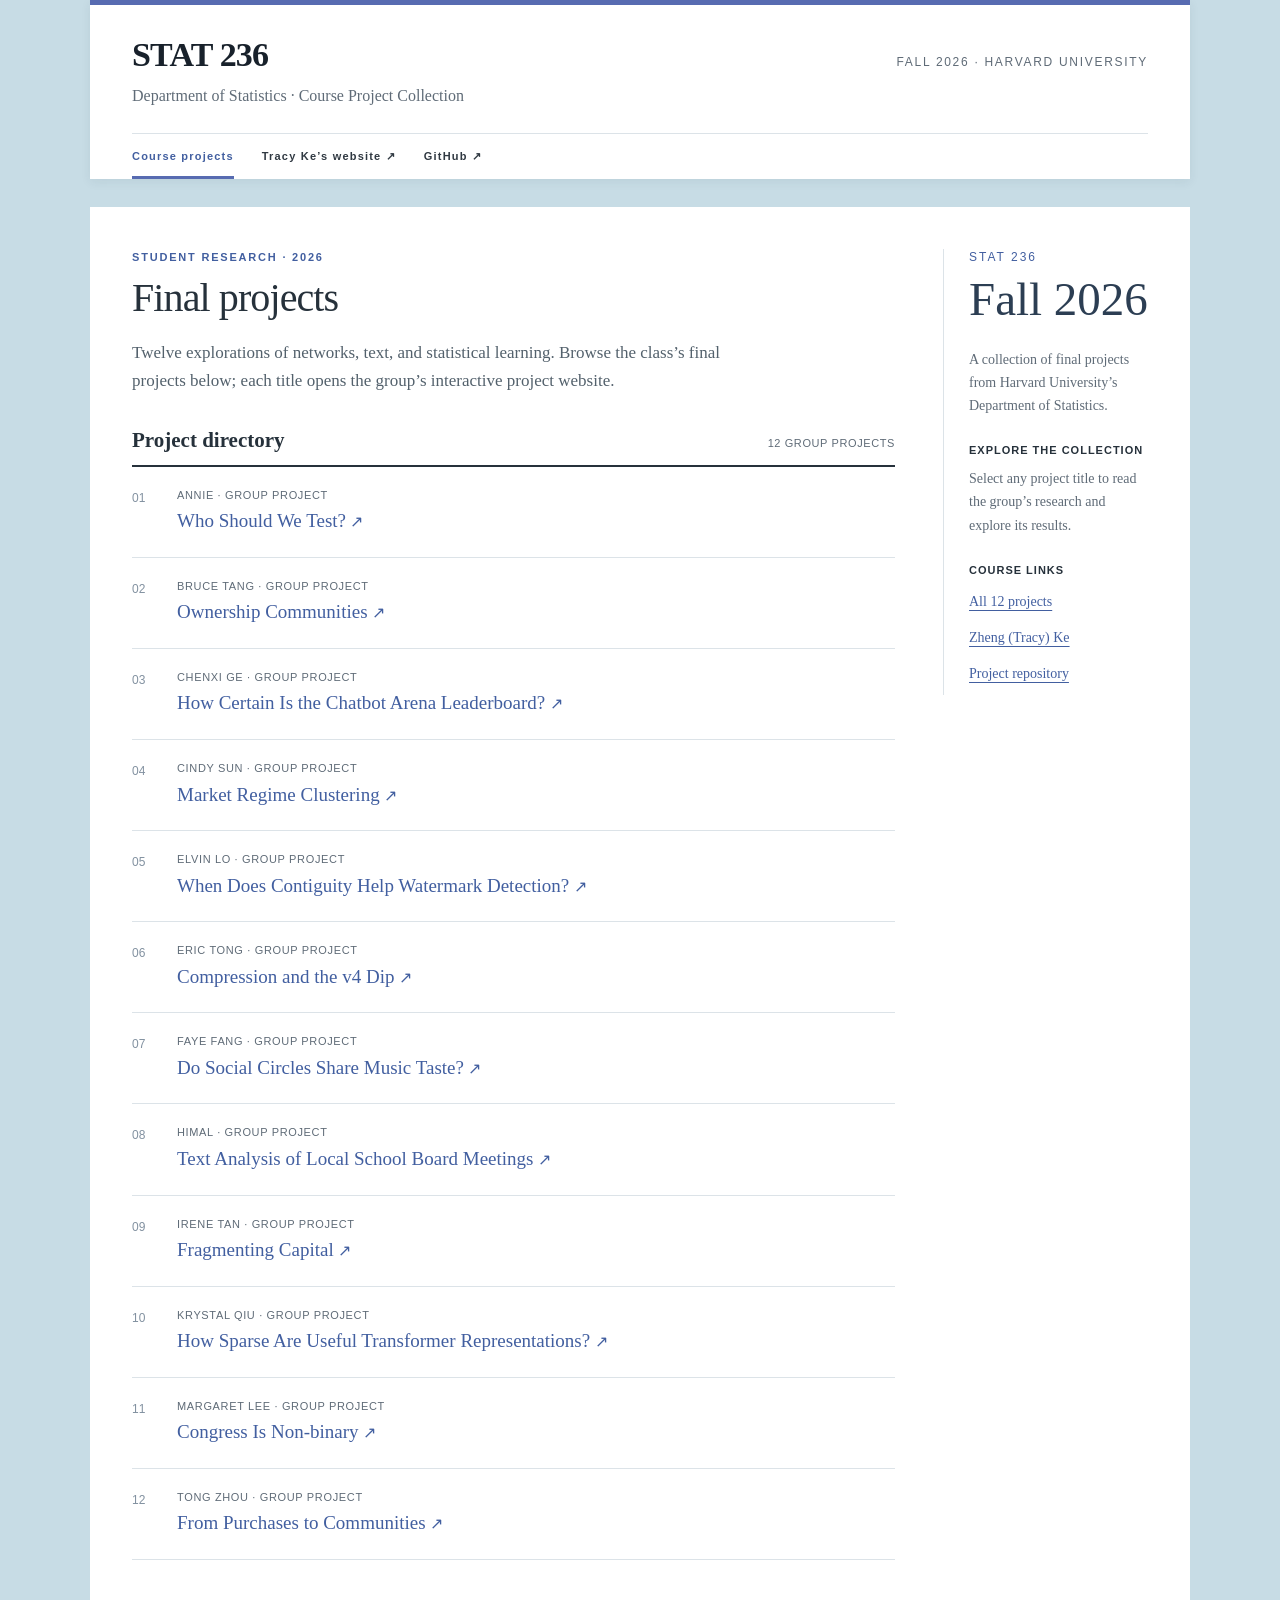
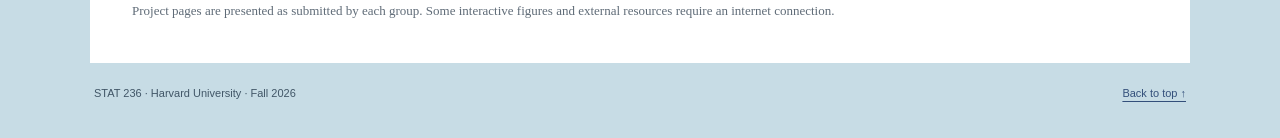
==== course-link.html @ 1d2cc379 "Publish course project homepage" ====
<!doctype html>
<html lang="en">
<head>
  <meta charset="utf-8">
  <meta name="viewport" content="width=device-width, initial-scale=1">
  <meta name="description" content="Explore the twelve STAT 236 final projects from Fall 2026 at Harvard University. Open each group's interactive project website.">
  <title>STAT 236 | Course Projects · Fall 2026</title>
  <style>
    :root { color-scheme: light; --blue: #425fa0; --ink: #26313b; --muted: #5f6b77; --line: #dce3e8; --paper: #fff; --bg: #c7dce5; }
    * { box-sizing: border-box; }
    html { scroll-behavior: smooth; scroll-padding-top: 24px; }
    body { margin: 0; background: var(--bg); color: var(--ink); font: 17px/1.65 Georgia, "Times New Roman", serif; }
    a { color: var(--blue); text-underline-offset: 4px; }
    a:hover { color: #233d73; }
    a:focus-visible { outline: 3px solid var(--blue); outline-offset: 5px; border-radius: 1px; }
    .skip { position: absolute; top: -100px; left: 20px; z-index: 2; padding: 8px 14px; background: white; }
    .skip:focus { top: 12px; }
    .shell { max-width: 1100px; margin: 0 auto; }
    .site-header { background: white; border-top: 5px solid #576bb1; box-shadow: 0 3px 10px #203a4b12; padding: 30px 42px 0; }
    .masthead { display: flex; justify-content: space-between; gap: 20px; align-items: baseline; }
    .brand { margin: 0; font-size: 34px; line-height: 1.2; font-weight: bold; letter-spacing: -.8px; }
    .brand a { color: #18212b; text-decoration: none; }
    .semester { margin: 0; color: var(--muted); font: 12px/1.5 Arial, sans-serif; letter-spacing: 1.7px; text-transform: uppercase; }
    .subtitle { margin: 7px 0 24px; color: var(--muted); font-size: 16px; }
    nav { display: flex; gap: 28px; flex-wrap: wrap; border-top: 1px solid var(--line); }
    nav a { padding: 14px 0 11px; font: bold 11px/1.5 Arial, sans-serif; letter-spacing: 1.2px; text-decoration: none; color: #303942; border-bottom: 3px solid transparent; }
    nav a[aria-current] { color: var(--blue); border-color: #576bb1; }
    nav a:hover { border-color: #9cafd3; }
    main { margin-top: 28px; padding: 42px; background: var(--paper); display: grid; grid-template-columns: minmax(0,1fr) 205px; gap: 48px; }
    .eyebrow { margin: 0 0 9px; color: var(--blue); font: bold 11px/1.5 Arial, sans-serif; letter-spacing: 1.8px; text-transform: uppercase; }
    h1 { font-size: clamp(30px,4vw,40px); line-height: 1.18; margin: 0 0 18px; letter-spacing: -.9px; font-weight: normal; }
    .intro { margin: 0; color: #53616c; max-width: 620px; font-size: 17px; }
    .section-head { margin: 32px 0 0; display: flex; align-items: baseline; justify-content: space-between; gap: 12px; border-bottom: 2px solid var(--ink); padding-bottom: 10px; }
    h2 { margin: 0; font-size: 21px; line-height: 1.3; }
    .count { font: 11px/1.5 Arial, sans-serif; color: var(--muted); letter-spacing: .6px; white-space: nowrap; }
    .projects { list-style: none; padding: 0; margin: 0; }
    .project { display: grid; grid-template-columns: 30px minmax(0,1fr); gap: 15px; padding: 20px 0 22px; border-bottom: 1px solid var(--line); }
    .number { color: #8291a0; font: 12px/1.5 Arial, sans-serif; padding-top: 2px; }
    .group { margin: 0 0 5px; color: var(--muted); font: 11px/1.5 Arial, sans-serif; letter-spacing: .65px; text-transform: uppercase; }
    h3 { margin: 0; font-size: 19px; line-height: 1.4; font-weight: normal; }
    h3 a { text-decoration: none; }
    h3 a:hover { text-decoration: underline; }
    .arrow { font: 16px/1 Arial, sans-serif; white-space: nowrap; }
    aside { border-left: 1px solid var(--line); padding-left: 25px; align-self: start; }
    .course-mark { font: 12px/1.4 Arial, sans-serif; letter-spacing: 2px; color: var(--blue); margin: 0 0 7px; }
    .course-year { font-size: 47px; line-height: 1.15; color: #2c3e53; margin: 0 0 21px; }
    aside h2 { font: bold 11px/1.5 Arial, sans-serif; text-transform: uppercase; letter-spacing: 1px; margin: 25px 0 9px; }
    aside p { font-size: 14px; line-height: 1.65; margin: 0 0 12px; color: var(--muted); }
    aside a { font-size: 14px; }
    .aside-links { list-style: none; margin: 0; padding: 0; }
    .aside-links li { margin: 0 0 8px; }
    .note { margin: 25px 0 0; padding: 15px 0 0; color: var(--muted); font-size: 13px; }
    footer { padding: 22px 4px 35px; display: flex; justify-content: space-between; gap: 16px; color: #415667; font: 11px/1.6 Arial, sans-serif; }
    footer a { color: #334f7a; }
    @media (max-width: 760px) {
      .shell { margin: 0 16px; }
      .site-header { padding: 24px 24px 0; }
      .masthead { align-items: start; flex-direction: column; gap: 8px; }
      .brand { font-size: 29px; }
      .subtitle { font-size: 14px; margin-bottom: 20px; }
      nav { gap: 22px; }
      main { padding: 28px 24px; margin-top: 18px; grid-template-columns: minmax(0,1fr); gap: 32px; }
      aside { border-left: 0; border-top: 1px solid var(--line); padding: 25px 0 0; }
      .course-year { font-size: 32px; margin-bottom: 12px; }
      aside h2 { margin-top: 20px; }
      .project { grid-template-columns: 24px minmax(0,1fr); gap: 10px; }
      h3 { font-size: 18px; }
      footer { flex-direction: column; gap: 5px; padding-left: 8px; }
    }
    @media (prefers-reduced-motion: reduce) { html { scroll-behavior: auto; } }
    @media print { body { background: white; } .shell { max-width: none; } .site-header, main { box-shadow: none; } nav, aside, footer { display: none; } main { display: block; margin-top: 0; } .project { break-inside: avoid; } }
  </style>
</head>
<body>
  <a class="skip" href="#main">Skip to projects</a>
  <div class="shell">
    <header class="site-header" id="top">
      <div class="masthead"><p class="brand"><a href="./course-link.html">STAT 236</a></p><p class="semester">Fall 2026 · Harvard University</p></div>
      <p class="subtitle">Department of Statistics · Course Project Collection</p>
      <nav aria-label="Main navigation">
        <a href="#projects" aria-current="page">Course projects</a>
        <a href="https://www.tracyke.net/index.html">Tracy Ke’s website ↗</a>
        <a href="https://github.com/ZhengTracyKe/STAT236-YEAR2026">GitHub ↗</a>
      </nav>
    </header>
    <main id="main">
      <section aria-labelledby="page-title">
        <p class="eyebrow">Student research · 2026</p>
        <h1 id="page-title">Final projects</h1>
        <p class="intro">Twelve explorations of networks, text, and statistical learning. Browse the class’s final projects below; each title opens the group’s interactive project website.</p>
        <div class="section-head" id="projects"><h2>Project directory</h2><span class="count">12 GROUP PROJECTS</span></div>
        <ol class="projects" aria-label="Final projects">
        <li class="project">
          <span class="number" aria-hidden="true">01</span>
          <div><p class="group">Annie · Group project</p>
            <h3><a href="./ANNIE/Annie_Zidan_Yinpeng_Aniket_Who%20Should%20We%20Test_%20%E2%80%94%20STAT%20236%20Research%20Project.html">Who Should We Test?<span class="arrow" aria-hidden="true"> ↗</span></a></h3>
          </div>
        </li>
        <li class="project">
          <span class="number" aria-hidden="true">02</span>
          <div><p class="group">Bruce Tang · Group project</p>
            <h3><a href="./BRUCE_TANG/ownership_communities.html">Ownership Communities<span class="arrow" aria-hidden="true"> ↗</span></a></h3>
          </div>
        </li>
        <li class="project">
          <span class="number" aria-hidden="true">03</span>
          <div><p class="group">Chenxi Ge · Group project</p>
            <h3><a href="./CHENXI_GE/STAT236_Final_Project.html">How Certain Is the Chatbot Arena Leaderboard?<span class="arrow" aria-hidden="true"> ↗</span></a></h3>
          </div>
        </li>
        <li class="project">
          <span class="number" aria-hidden="true">04</span>
          <div><p class="group">Cindy Sun · Group project</p>
            <h3><a href="./CINDY_SUN/index.html">Market Regime Clustering<span class="arrow" aria-hidden="true"> ↗</span></a></h3>
          </div>
        </li>
        <li class="project">
          <span class="number" aria-hidden="true">05</span>
          <div><p class="group">Elvin Lo · Group project</p>
            <h3><a href="./ELVIN_LO/When%20Does%20Contiguity%20Help%20Watermark%20Detection_.html">When Does Contiguity Help Watermark Detection?<span class="arrow" aria-hidden="true"> ↗</span></a></h3>
          </div>
        </li>
        <li class="project">
          <span class="number" aria-hidden="true">06</span>
          <div><p class="group">Eric Tong · Group project</p>
            <h3><a href="./ERIC_TONG/Eric_Tong.html">Compression and the v4 Dip<span class="arrow" aria-hidden="true"> ↗</span></a></h3>
          </div>
        </li>
        <li class="project">
          <span class="number" aria-hidden="true">07</span>
          <div><p class="group">Faye Fang · Group project</p>
            <h3><a href="./FAYE_FANG/html/index.html">Do Social Circles Share Music Taste?<span class="arrow" aria-hidden="true"> ↗</span></a></h3>
          </div>
        </li>
        <li class="project">
          <span class="number" aria-hidden="true">08</span>
          <div><p class="group">Himal · Group project</p>
            <h3><a href="./HIMAL/Text%20Analysis%20of%20Local%20School%20Board%20Meetings.html">Text Analysis of Local School Board Meetings<span class="arrow" aria-hidden="true"> ↗</span></a></h3>
          </div>
        </li>
        <li class="project">
          <span class="number" aria-hidden="true">09</span>
          <div><p class="group">Irene Tan · Group project</p>
            <h3><a href="./IRENE_TAN/STAT%20236%20Course%20Project_Timeline%201_Group%203_Irene%20Tan%2C%20Liangzong%20Ma%2C%20Tianruo%20Zhang/Webpage.html">Fragmenting Capital<span class="arrow" aria-hidden="true"> ↗</span></a></h3>
          </div>
        </li>
        <li class="project">
          <span class="number" aria-hidden="true">10</span>
          <div><p class="group">Krystal Qiu · Group project</p>
            <h3><a href="./KRYSTAL_QIU/How%20Sparse%20Are%20Useful%20Transformer%20Representations_%20%28STAT%20236%20project%29.html">How Sparse Are Useful Transformer Representations?<span class="arrow" aria-hidden="true"> ↗</span></a></h3>
          </div>
        </li>
        <li class="project">
          <span class="number" aria-hidden="true">11</span>
          <div><p class="group">Margaret Lee · Group project</p>
            <h3><a href="./MARGARET_LEE/congress_is_non-binary.html">Congress Is Non-binary<span class="arrow" aria-hidden="true"> ↗</span></a></h3>
          </div>
        </li>
        <li class="project">
          <span class="number" aria-hidden="true">12</span>
          <div><p class="group">Tong Zhou · Group project</p>
            <h3><a href="./TONG_ZHOU/Tong%20Zhou_Sia%20Xie_Yilin%20Jiang_Mingjiao%20Diao_From%20Purchases%20to%20Communities%20_%20STAT%20236.html">From Purchases to Communities<span class="arrow" aria-hidden="true"> ↗</span></a></h3>
          </div>
        </li>
        </ol>
        <p class="note">Project pages are presented as submitted by each group. Some interactive figures and external resources require an internet connection.</p>
      </section>
      <aside aria-label="About this collection">
        <p class="course-mark">STAT 236</p><p class="course-year">Fall 2026</p>
        <p>A collection of final projects from Harvard University’s Department of Statistics.</p>
        <h2>Explore the collection</h2>
        <p>Select any project title to read the group’s research and explore its results.</p>
        <h2>Course links</h2>
        <ul class="aside-links">
          <li><a href="#projects">All 12 projects</a></li>
          <li><a href="https://www.tracyke.net/index.html">Zheng (Tracy) Ke</a></li>
          <li><a href="https://github.com/ZhengTracyKe/STAT236-YEAR2026">Project repository</a></li>
        </ul>
      </aside>
    </main>
    <footer><span>STAT 236 · Harvard University · Fall 2026</span><a href="#top">Back to top ↑</a></footer>
  </div>
</body>
</html>
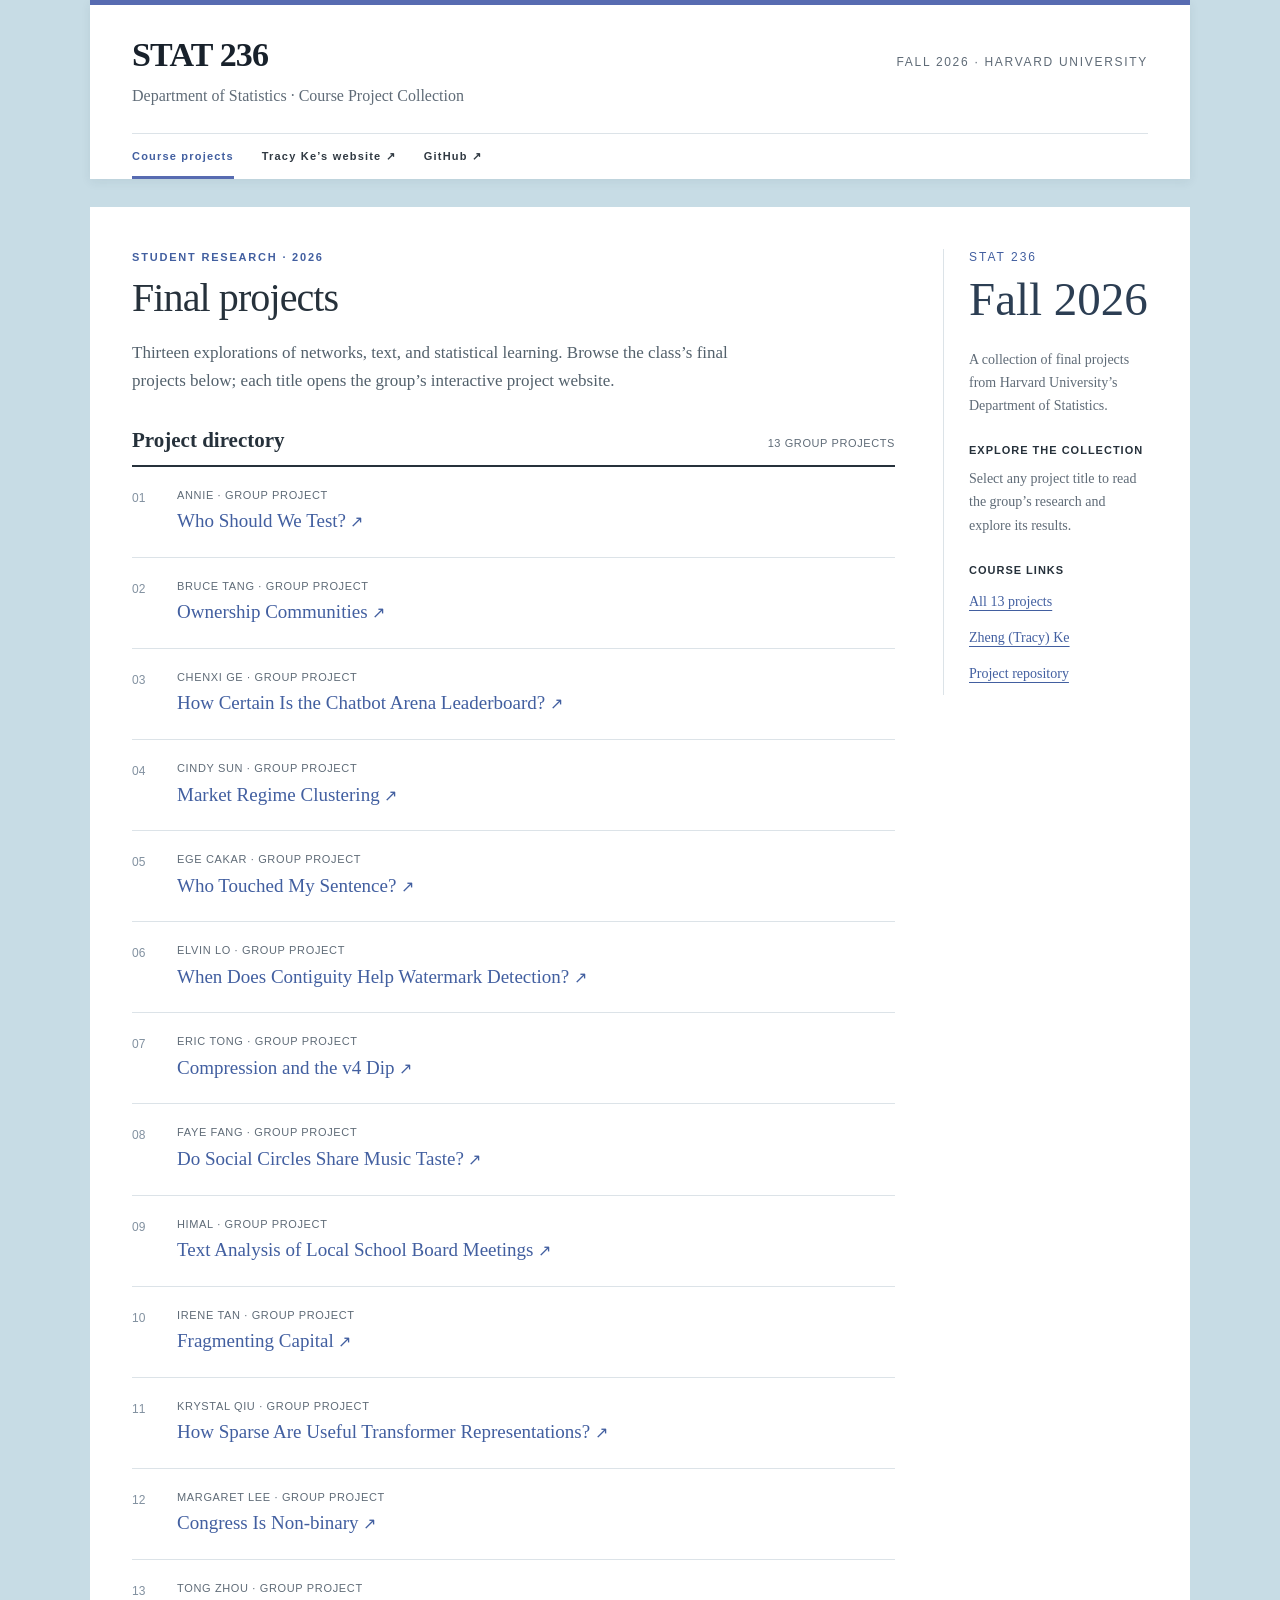
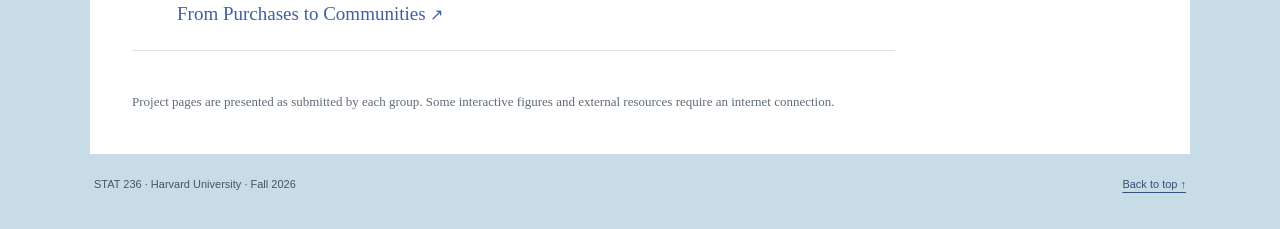
==== commit 321f04fe: "Include Ege project and update course homepage to 13 groups" ====
--- a/course-link.html
+++ b/course-link.html
@@ -3,7 +3,7 @@
 <head>
   <meta charset="utf-8">
   <meta name="viewport" content="width=device-width, initial-scale=1">
-  <meta name="description" content="Explore the twelve STAT 236 final projects from Fall 2026 at Harvard University. Open each group's interactive project website.">
+  <meta name="description" content="Explore the thirteen STAT 236 final projects from Fall 2026 at Harvard University. Open each group's interactive project website.">
   <title>STAT 236 | Course Projects · Fall 2026</title>
   <style>
     :root { color-scheme: light; --blue: #425fa0; --ink: #26313b; --muted: #5f6b77; --line: #dce3e8; --paper: #fff; --bg: #c7dce5; }
@@ -87,8 +87,8 @@
       <section aria-labelledby="page-title">
         <p class="eyebrow">Student research · 2026</p>
         <h1 id="page-title">Final projects</h1>
-        <p class="intro">Twelve explorations of networks, text, and statistical learning. Browse the class’s final projects below; each title opens the group’s interactive project website.</p>
-        <div class="section-head" id="projects"><h2>Project directory</h2><span class="count">12 GROUP PROJECTS</span></div>
+        <p class="intro">Thirteen explorations of networks, text, and statistical learning. Browse the class’s final projects below; each title opens the group’s interactive project website.</p>
+        <div class="section-head" id="projects"><h2>Project directory</h2><span class="count">13 GROUP PROJECTS</span></div>
         <ol class="projects" aria-label="Final projects">
         <li class="project">
           <span class="number" aria-hidden="true">01</span>
@@ -116,48 +116,54 @@
         </li>
         <li class="project">
           <span class="number" aria-hidden="true">05</span>
+          <div><p class="group">Ege Cakar · Group project</p>
+            <h3><a href="./EGE_CAKAR/index%20%281%29.html">Who Touched My Sentence?<span class="arrow" aria-hidden="true"> ↗</span></a></h3>
+          </div>
+        </li>
+        <li class="project">
+          <span class="number" aria-hidden="true">06</span>
           <div><p class="group">Elvin Lo · Group project</p>
             <h3><a href="./ELVIN_LO/When%20Does%20Contiguity%20Help%20Watermark%20Detection_.html">When Does Contiguity Help Watermark Detection?<span class="arrow" aria-hidden="true"> ↗</span></a></h3>
           </div>
         </li>
         <li class="project">
-          <span class="number" aria-hidden="true">06</span>
+          <span class="number" aria-hidden="true">07</span>
           <div><p class="group">Eric Tong · Group project</p>
             <h3><a href="./ERIC_TONG/Eric_Tong.html">Compression and the v4 Dip<span class="arrow" aria-hidden="true"> ↗</span></a></h3>
           </div>
         </li>
         <li class="project">
-          <span class="number" aria-hidden="true">07</span>
+          <span class="number" aria-hidden="true">08</span>
           <div><p class="group">Faye Fang · Group project</p>
             <h3><a href="./FAYE_FANG/html/index.html">Do Social Circles Share Music Taste?<span class="arrow" aria-hidden="true"> ↗</span></a></h3>
           </div>
         </li>
         <li class="project">
-          <span class="number" aria-hidden="true">08</span>
+          <span class="number" aria-hidden="true">09</span>
           <div><p class="group">Himal · Group project</p>
             <h3><a href="./HIMAL/Text%20Analysis%20of%20Local%20School%20Board%20Meetings.html">Text Analysis of Local School Board Meetings<span class="arrow" aria-hidden="true"> ↗</span></a></h3>
           </div>
         </li>
         <li class="project">
-          <span class="number" aria-hidden="true">09</span>
+          <span class="number" aria-hidden="true">10</span>
           <div><p class="group">Irene Tan · Group project</p>
             <h3><a href="./IRENE_TAN/STAT%20236%20Course%20Project_Timeline%201_Group%203_Irene%20Tan%2C%20Liangzong%20Ma%2C%20Tianruo%20Zhang/Webpage.html">Fragmenting Capital<span class="arrow" aria-hidden="true"> ↗</span></a></h3>
           </div>
         </li>
         <li class="project">
-          <span class="number" aria-hidden="true">10</span>
+          <span class="number" aria-hidden="true">11</span>
           <div><p class="group">Krystal Qiu · Group project</p>
             <h3><a href="./KRYSTAL_QIU/How%20Sparse%20Are%20Useful%20Transformer%20Representations_%20%28STAT%20236%20project%29.html">How Sparse Are Useful Transformer Representations?<span class="arrow" aria-hidden="true"> ↗</span></a></h3>
           </div>
         </li>
         <li class="project">
-          <span class="number" aria-hidden="true">11</span>
+          <span class="number" aria-hidden="true">12</span>
           <div><p class="group">Margaret Lee · Group project</p>
             <h3><a href="./MARGARET_LEE/congress_is_non-binary.html">Congress Is Non-binary<span class="arrow" aria-hidden="true"> ↗</span></a></h3>
           </div>
         </li>
         <li class="project">
-          <span class="number" aria-hidden="true">12</span>
+          <span class="number" aria-hidden="true">13</span>
           <div><p class="group">Tong Zhou · Group project</p>
             <h3><a href="./TONG_ZHOU/Tong%20Zhou_Sia%20Xie_Yilin%20Jiang_Mingjiao%20Diao_From%20Purchases%20to%20Communities%20_%20STAT%20236.html">From Purchases to Communities<span class="arrow" aria-hidden="true"> ↗</span></a></h3>
           </div>
@@ -172,7 +178,7 @@
         <p>Select any project title to read the group’s research and explore its results.</p>
         <h2>Course links</h2>
         <ul class="aside-links">
-          <li><a href="#projects">All 12 projects</a></li>
+          <li><a href="#projects">All 13 projects</a></li>
           <li><a href="https://www.tracyke.net/index.html">Zheng (Tracy) Ke</a></li>
           <li><a href="https://github.com/ZhengTracyKe/STAT236-YEAR2026">Project repository</a></li>
         </ul>
